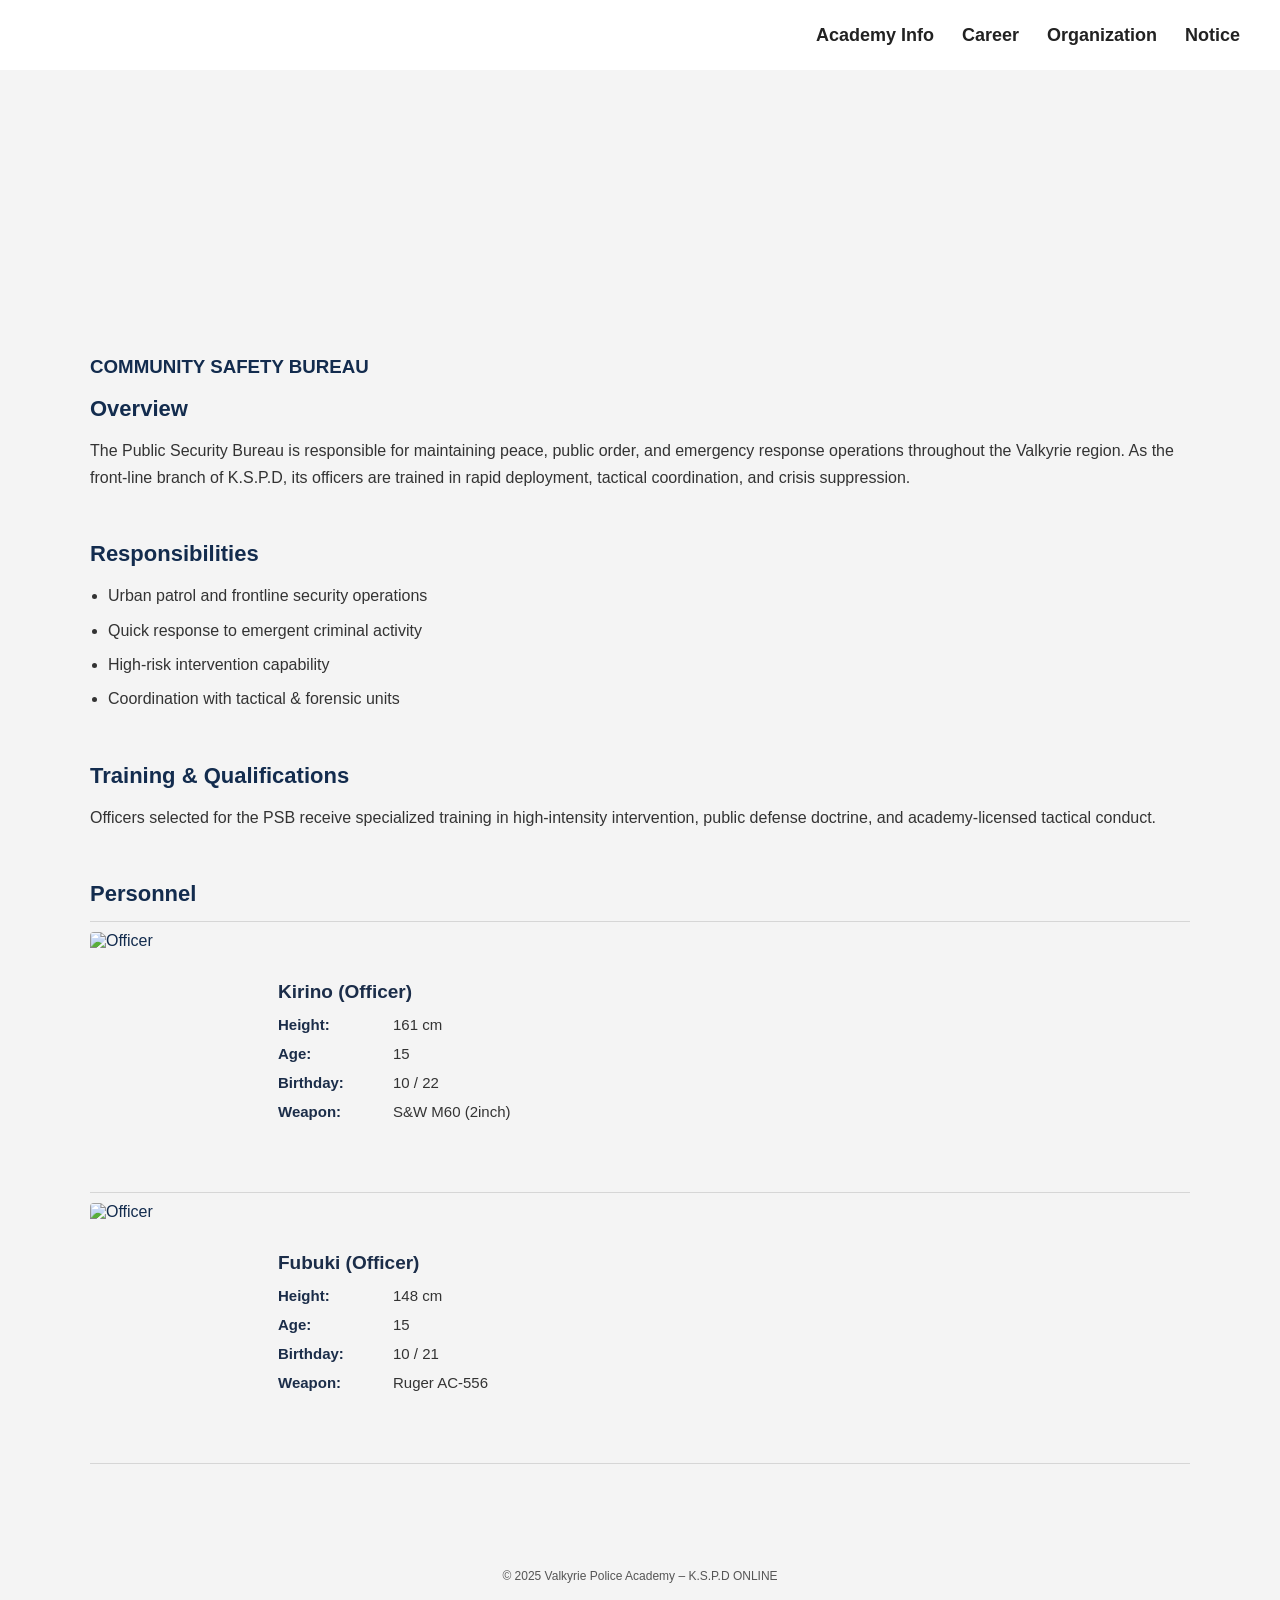
==== career/csb/index.html @ 154e8148 "Update index.html" ====
<!DOCTYPE html>
<html lang="ko">
<head>
  <meta charset="UTF-8" />
  <title>Community Safety Bureau</title>
  <link rel="stylesheet" href="csb.css" />
</head>
<body>

  <!-- 상단 header-bar -->
  <div class="header-bar">
    <div class="header-content">
      <div class="header-logo" onclick="window.location='/'"></div>
      <div class="menu-container">
        <div class="menu-item" onclick="window.location='/'">Academy Info</div>
        <div class="menu-item" onclick="window.location='/'">Career</div>
        <div class="menu-item" onclick="window.location='/'">Organization</div>
        <div class="menu-item" onclick="window.location='/'">Notice</div>
      </div>
    </div>
  </div>

  <!-- HERO 영역 -->
  <section class="psb-hero"></section>

  <!-- 본문 -->
  <main class="content">

    <section class="psb-section">
      <section class="psb-title">
        <h1>COMMUNITY SAFETY BUREAU</h1>
        <div class="psb-title-divider"></div>
      </section>

      <h2>Overview</h2>
      <p>
        The Public Security Bureau is responsible for maintaining peace, public order,
        and emergency response operations throughout the Valkyrie region. As the front-line
        branch of K.S.P.D, its officers are trained in rapid deployment, tactical coordination,
        and crisis suppression.
      </p>
    </section>

    <section class="psb-section">
      <h2>Responsibilities</h2>
      <ul>
        <li>Urban patrol and frontline security operations</li>
        <li>Quick response to emergent criminal activity</li>
        <li>High-risk intervention capability</li>
        <li>Coordination with tactical & forensic units</li>
      </ul>
    </section>

    <section class="psb-section">
      <h2>Training & Qualifications</h2>
      <p>
        Officers selected for the PSB receive specialized training in high-intensity
        intervention, public defense doctrine, and academy-licensed tactical conduct.
      </p>
    </section>

    <!-- ===================== -->
    <!-- PERSONNEL (추가)       -->
    <!-- ===================== -->
    <section class="psb-section personnel-section">
      <h2>Personnel</h2>

      <!-- 예시 인원 1 (너가 수정하면 됨) -->
      <div class="person">
        <div class="person-img">
          <img src="kirino.png" alt="Officer">
        </div>
        <div class="person-info">
          <div class="person-name">Kirino (Officer)</div>
          <div class="person-detail">
            <li><strong>Height:</strong> 161 cm</li>
            <li><strong>Age:</strong> 15</li>
            <li><strong>Birthday:</strong> 10 / 22</li>
            <li><strong>Weapon:</strong> S&W M60 (2inch)</li>
          </div>
        </div>
      </div>
      <div class="divider-line"></div>

      <!-- 예시 인원 2 -->
      <div class="person">
        <div class="person-img">
          <img src="fubuki.png" alt="Officer">
        </div>
        <div class="person-info">
          <div class="person-name">Fubuki (Officer)</div>
          <div class="person-detail">
            <li><strong>Height:</strong> 148 cm</li>
            <li><strong>Age:</strong> 15</li>
            <li><strong>Birthday:</strong> 10 / 21</li>
            <li><strong>Weapon:</strong> Ruger AC-556</li>
          </div>
        </div>
      </div>
      <div class="divider-line"></div>

    </section>

  </main>

  <!-- Footer -->
  <footer class="psb-footer">
    © 2025 Valkyrie Police Academy – K.S.P.D ONLINE
  </footer>

</body>
</html>
---- career/csb/csb.css ----
/* =========================
   GLOBAL
   ========================= */
body {
  background: #f4f4f4;
  padding-top: 70px;  /* header 높이 보정 */
  font-family: 'Segoe UI', sans-serif;
  margin: 0;
}

/* =========================
   HEADER BAR (메인 스타일 복사)
   ========================= */
.header-bar {
  position: fixed;
  top: 0;
  left: 0;
  width: 100%;
  height: 70px;
  background: white;
  display: flex;
  justify-content: center;
  z-index: 999;
}

.header-content {
  width: 100%;
  height: 100%;
  display: flex;
  justify-content: space-between;
  align-items: center;
  padding: 0 40px;
}

.header-logo {
  width: 225px;
  height: 225px;
  background: url('logo.png') center/contain no-repeat;
  cursor: pointer;
}

.menu-container {
  display: flex;
  gap: 28px;
  align-items: center;
}

.menu-item {
  font-size: 18px;
  color: #222;
  font-weight: 600;
  cursor: pointer;
  transition: color 0.3s ease;
}

.menu-item:hover {
  color: #5aa9ff;
}

/* =========================
   HERO SECTION
   ========================= */
.psb-hero {
  width: 100%;
  height: 28vh;
  background: url('herobg.png') center/cover no-repeat; /* 나중에 네가 교체 */
  display: flex;
  justify-content: center;
  align-items: center;
  position: relative;
}

.psb-hero-overlay {
  text-align: center;
  color: white;
}

.psb-emblem {
  width: 500px;
  height: auto;
  margin-bottom: 14px;
}

.psb-hero-overlay h1 {
  font-size: 60px;
  letter-spacing: 2px;
  font-weight: 700;
  color: rgb(19,44,78);
}

/* =========================
   CONTENT AREA
   ========================= */
.content {
  max-height: none;
  overflow: visible;
  overflow-y: auto;
  max-width: 1100px;
  margin: 15px auto;
  padding: 0 20px;
  color: rgb(19,44,78);
}

.psb-section {
  margin-bottom: 50px;
}

.psb-section h2 {
  font-size: 22px;
  margin-bottom: 14px;
  font-weight: 700;
}

.psb-section p,
.psb-section ul {
  font-size: 16px;
  line-height: 1.65;
  color: #333;
}

.psb-section ul {
  padding-left: 18px;
}

.psb-section ul li {
  margin-bottom: 8px;
}

/* =========================
   FOOTER
   ========================= */
.psb-footer {
  text-align: center;
  padding: 40px 0;
  font-size: 12px;
  color: #555;
}

.person {
  display: flex;
  gap: 28px;
  padding: 10px 0 20px 0; /* 상단/하단 여백 정돈 */
  border-bottom: 1px solid rgba(0,0,0,0.12); /* 구분선 ↑ */
}

.person:first-of-type {
  border-top: 1px solid rgba(0,0,0,0.12);
}

.person-img {
  width: 160px;
  height: 240px;
  overflow: hidden;
  flex-shrink: 0;
  border-radius: 4px;  /* 살짝만 깎기, 기관사이트 느낌 */
}

.person-img img {
  width: 100%;
  height: 100%;
  object-fit: cover;
}

.person-info {
  flex: 1;
  display: flex;
  flex-direction: column;
  justify-content: center;
}

.person-name {
  font-size: 19px;
  font-weight: 700;
  color: #1b2d49; /* 진한 네이비톤 */
  margin-bottom: 10px;
}

.person-detail {
  list-style: none;
  padding: 0;
  margin: 0;
  font-size: 15px;
  color: #333;
  display: grid;
  row-gap: 6px;
}

.person-detail li {
  display: flex;
  gap: 20px;
  line-height: 1.55;
}

.person-detail strong {
  width: 95px;         /* 정확한 라벨 정렬 */
  font-weight: 600;
  color: #1b2d49;
  flex-shrink: 0;
}
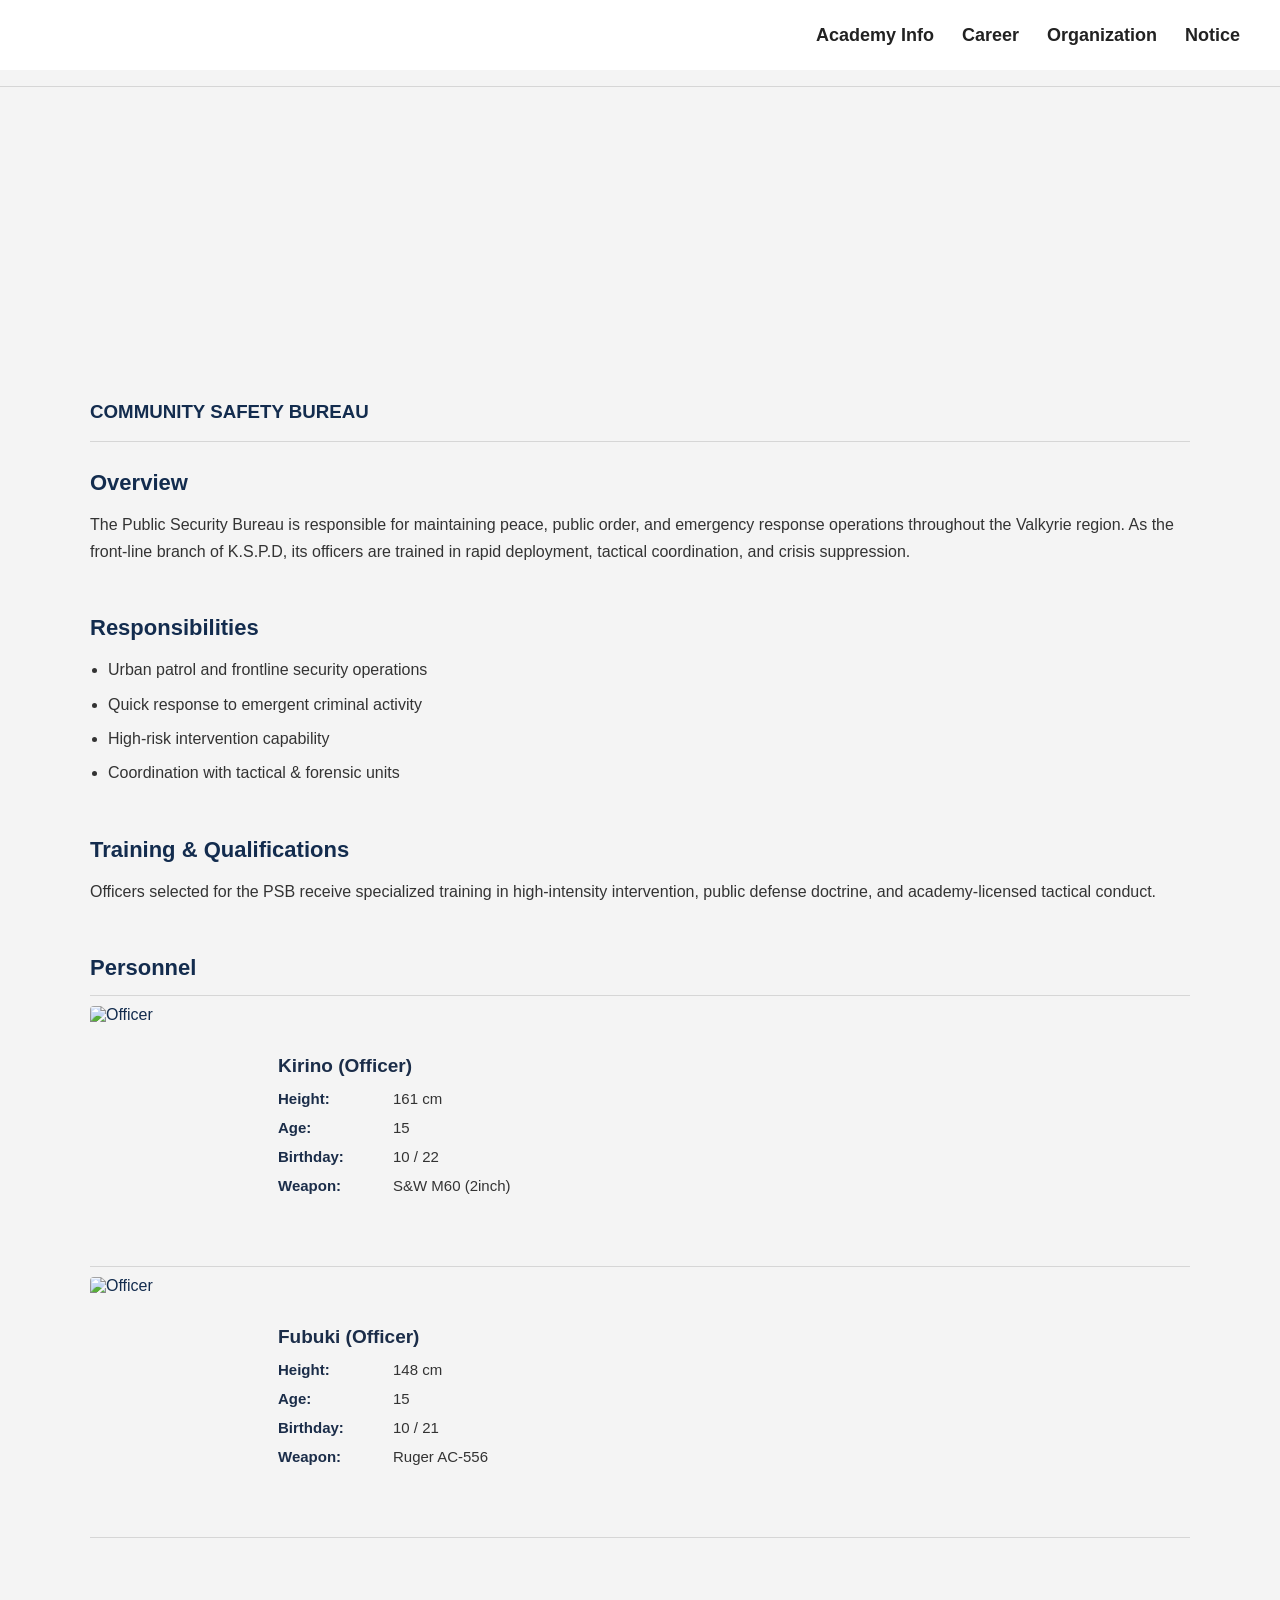
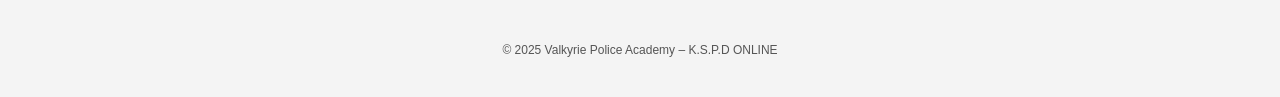
==== commit e0de98db: "Update index.html" ====
--- a/career/csb/index.html
+++ b/career/csb/index.html
@@ -3,6 +3,7 @@
 <head>
   <meta charset="UTF-8" />
   <title>Community Safety Bureau</title>
+  <div class="psb-title-divider"></div>
   <link rel="stylesheet" href="csb.css" />
 </head>
 <body>
--- a/career/csb/csb.css
+++ b/career/csb/csb.css
@@ -197,3 +197,10 @@
   color: #1b2d49;
   flex-shrink: 0;
 }
+
+.psb-title-divider {
+  width: 100%;
+  height: 1px;
+  background: rgba(0,0,0,0.12);
+  margin: 16px 0 28px 0;  /* 위는 살짝, 아래는 여백 확보 */
+}
